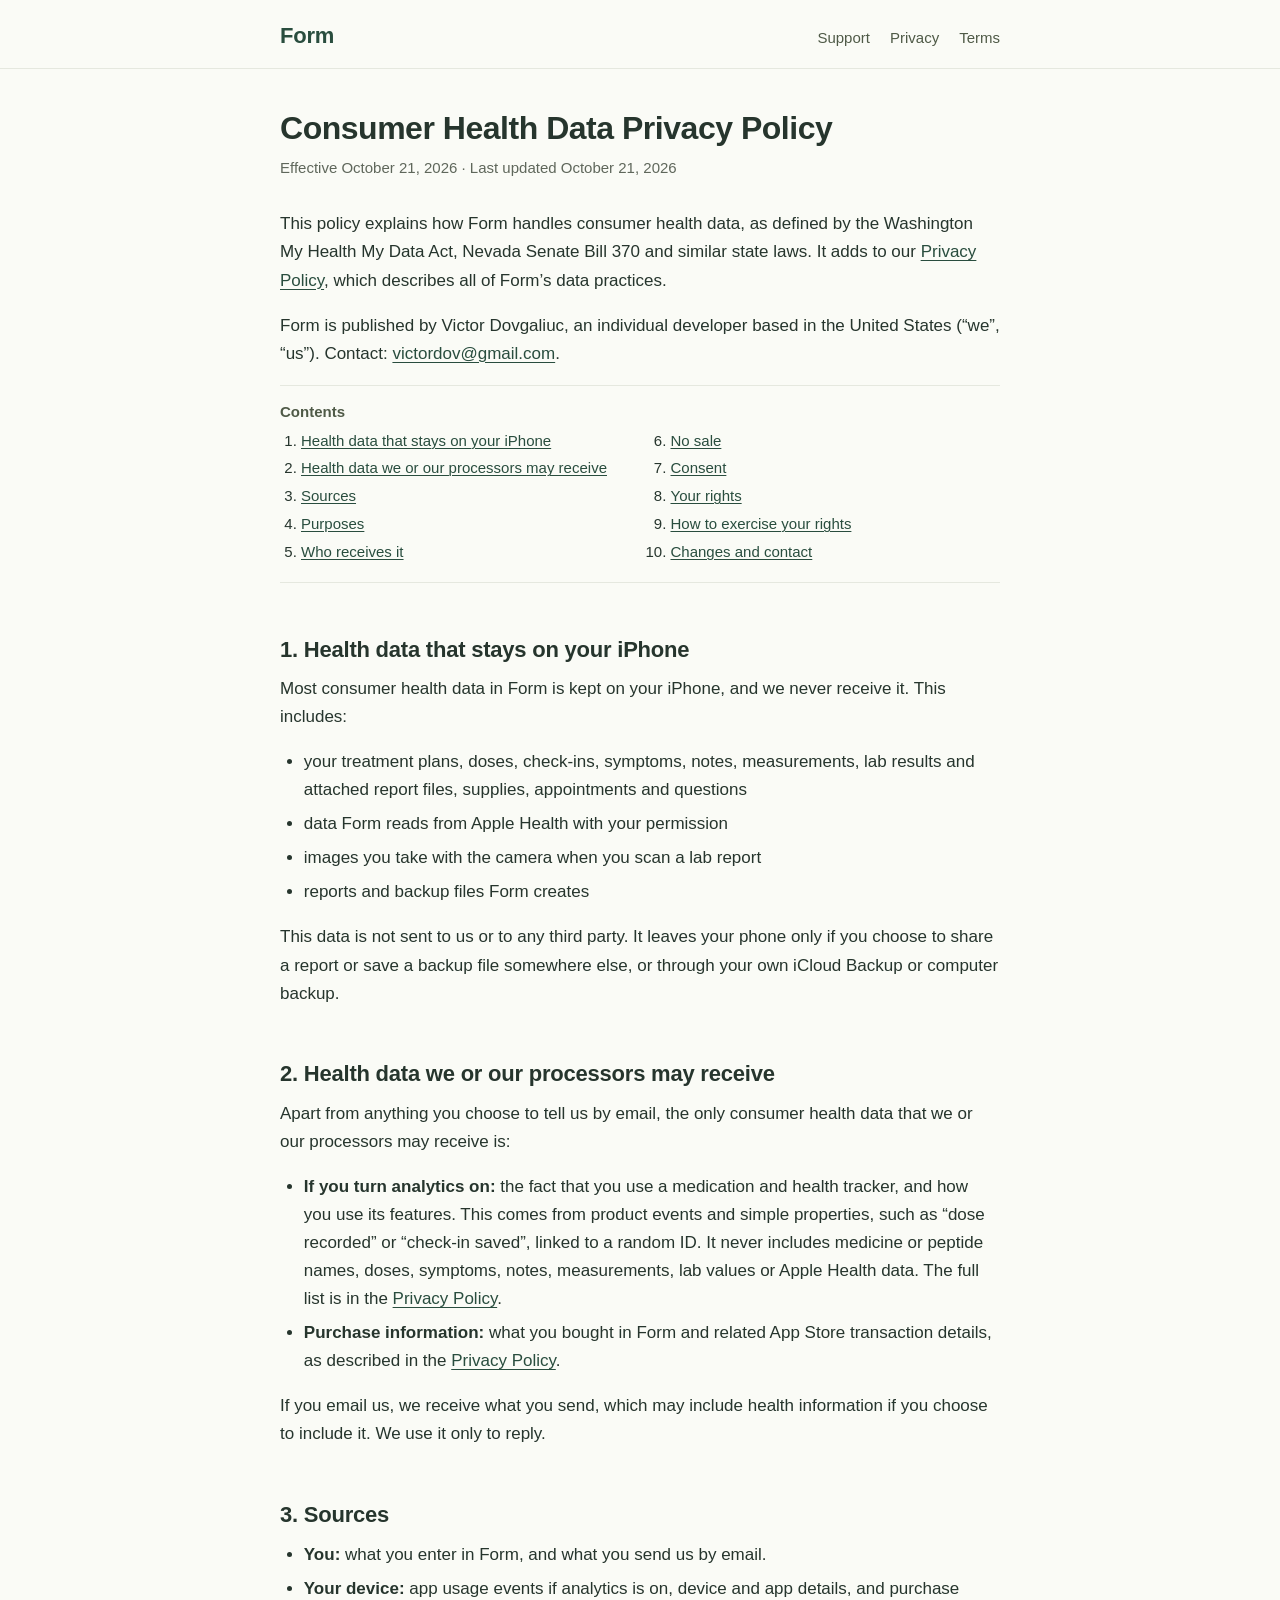
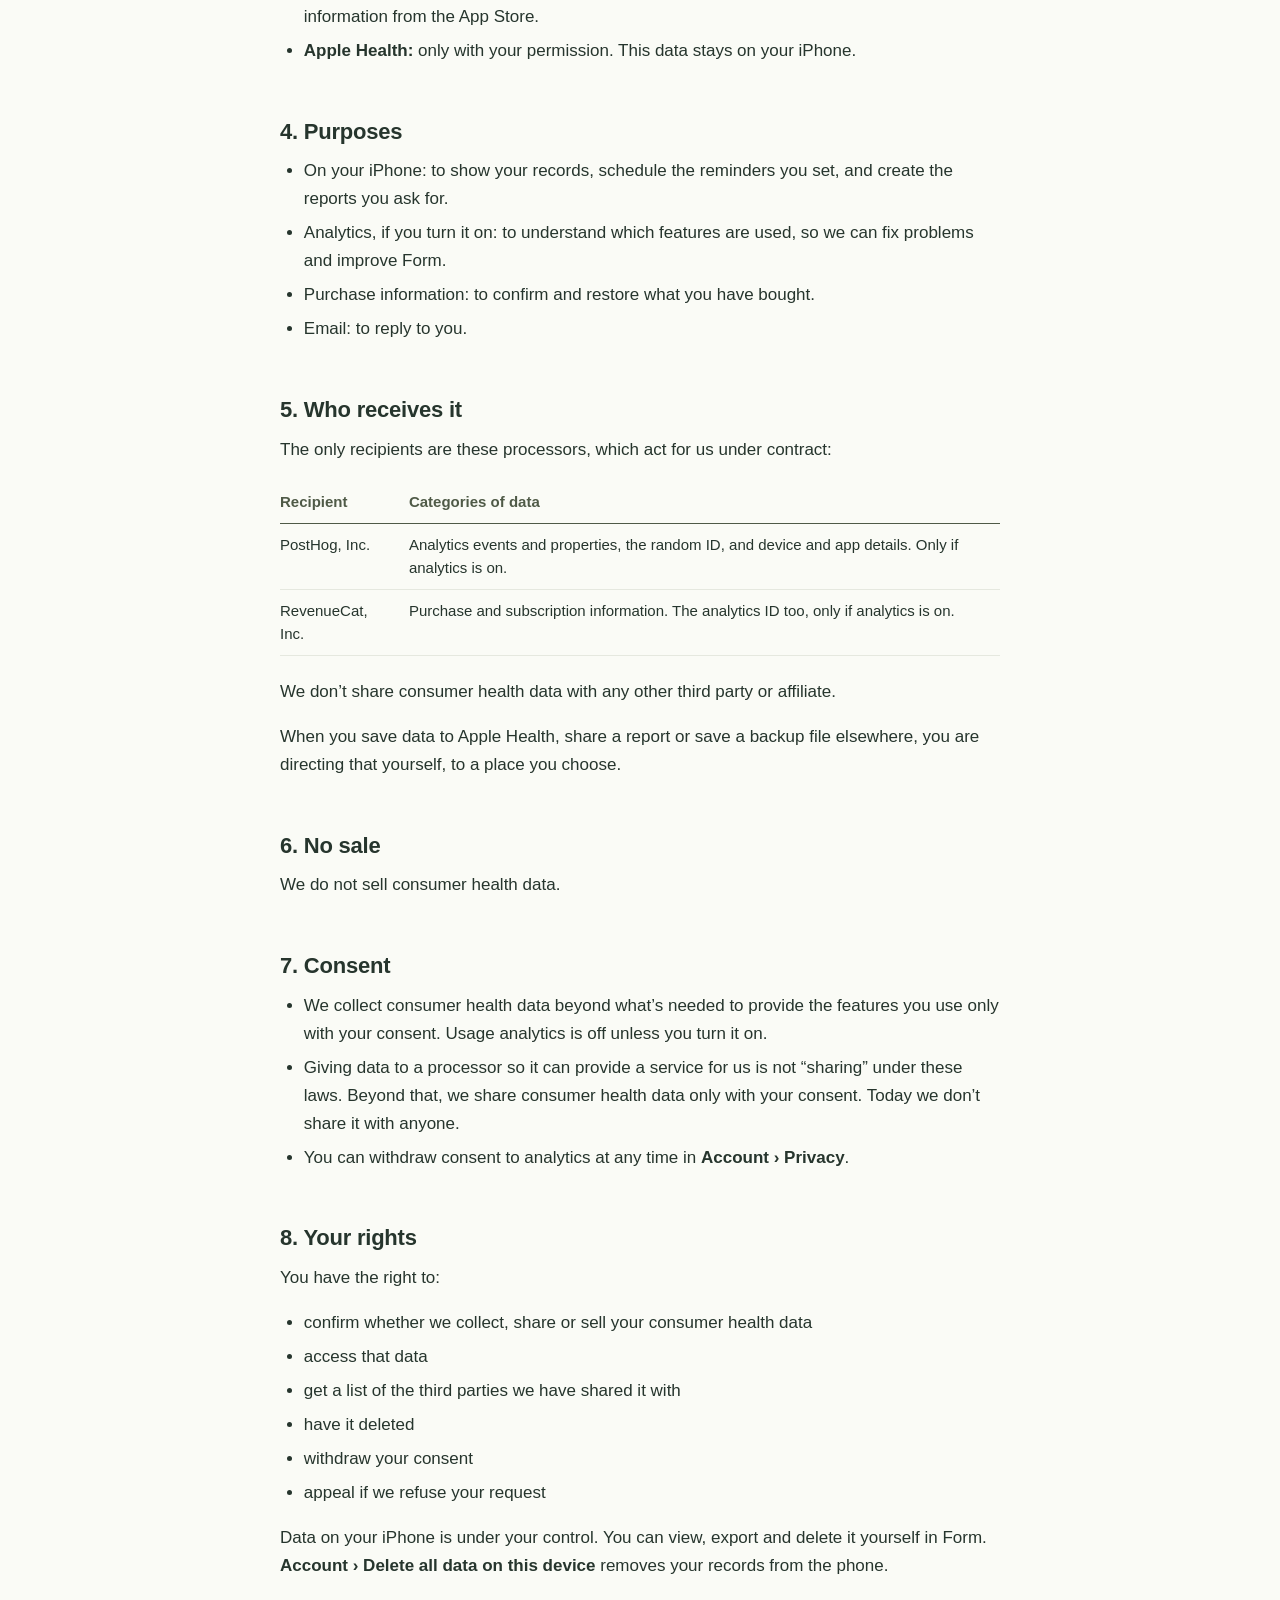
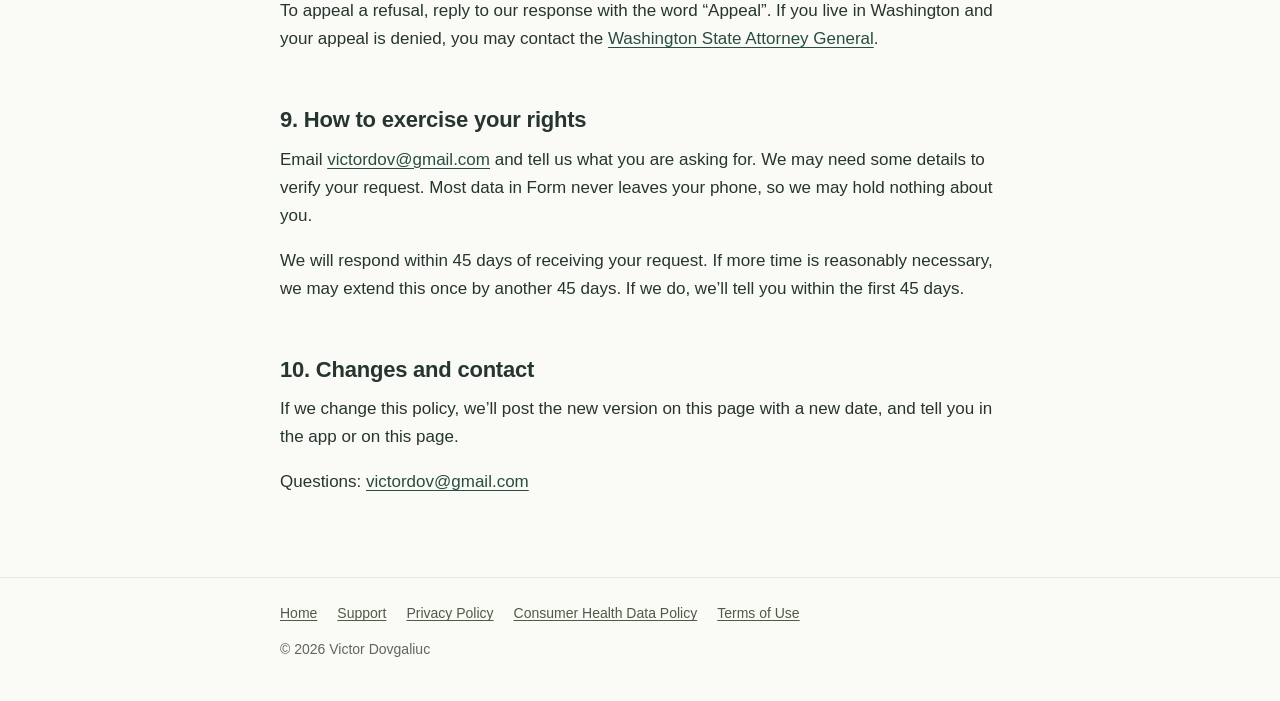
==== health-data/index.html @ 5548ab2d "Support, privacy, health data and terms pages for Form Co-Authored-By: Claude Opus 5.5 <noreply@anth" ====
<!doctype html>
<html lang="en">
<head>
<meta charset="utf-8">
<meta name="viewport" content="width=device-width, initial-scale=1">
<title>Consumer Health Data Privacy Policy · Form</title>
<meta name="description" content="How Form handles consumer health data under the Washington My Health My Data Act, Nevada SB 370 and similar laws, and how to exercise your rights.">
<meta name="color-scheme" content="light dark">
<link rel="icon" href="data:,">
<link rel="stylesheet" href="../style.css">
</head>
<body>
<a class="skip" href="#main">Skip to content</a>
<header class="site-header">
  <div class="wrap">
    <a class="wordmark" href="../">Form</a>
    <nav class="site-nav" aria-label="Main">
      <ul>
        <li><a href="../support/">Support</a></li>
        <li><a href="../privacy/">Privacy</a></li>
        <li><a href="../terms/">Terms</a></li>
      </ul>
    </nav>
  </div>
</header>

<main id="main" class="wrap">
  <h1>Consumer Health Data Privacy Policy</h1>
  <p class="meta">Effective October 21, 2026 · Last updated October 21, 2026</p>

  <p>This policy explains how Form handles consumer health data, as defined by the Washington My Health My Data Act, Nevada Senate Bill 370 and similar state laws. It adds to our <a href="../privacy/">Privacy Policy</a>, which describes all of Form’s data practices.</p>
  <p>Form is published by Victor Dovgaliuc, an individual developer based in the United States (“we”, “us”). Contact: <a href="mailto:victordov@gmail.com">victordov@gmail.com</a>.</p>

  <nav class="toc" aria-labelledby="contents">
    <h2 id="contents">Contents</h2>
    <ol>
      <li><a href="#on-your-iphone">Health data that stays on your iPhone</a></li>
      <li><a href="#what-we-receive">Health data we or our processors may receive</a></li>
      <li><a href="#sources">Sources</a></li>
      <li><a href="#purposes">Purposes</a></li>
      <li><a href="#recipients">Who receives it</a></li>
      <li><a href="#no-sale">No sale</a></li>
      <li><a href="#consent">Consent</a></li>
      <li><a href="#rights">Your rights</a></li>
      <li><a href="#how-to">How to exercise your rights</a></li>
      <li><a href="#changes">Changes and contact</a></li>
    </ol>
  </nav>

  <h2 id="on-your-iphone">1. Health data that stays on your iPhone</h2>
  <p>Most consumer health data in Form is kept on your iPhone, and we never receive it. This includes:</p>
  <ul>
    <li>your treatment plans, doses, check-ins, symptoms, notes, measurements, lab results and attached report files, supplies, appointments and questions</li>
    <li>data Form reads from Apple Health with your permission</li>
    <li>images you take with the camera when you scan a lab report</li>
    <li>reports and backup files Form creates</li>
  </ul>
  <p>This data is not sent to us or to any third party. It leaves your phone only if you choose to share a report or save a backup file somewhere else, or through your own iCloud Backup or computer backup.</p>

  <h2 id="what-we-receive">2. Health data we or our processors may receive</h2>
  <p>Apart from anything you choose to tell us by email, the only consumer health data that we or our processors may receive is:</p>
  <ul>
    <li><strong>If you turn analytics on:</strong> the fact that you use a medication and health tracker, and how you use its features. This comes from product events and simple properties, such as “dose recorded” or “check-in saved”, linked to a random ID. It never includes medicine or peptide names, doses, symptoms, notes, measurements, lab values or Apple Health data. The full list is in the <a href="../privacy/#analytics">Privacy Policy</a>.</li>
    <li><strong>Purchase information:</strong> what you bought in Form and related App Store transaction details, as described in the <a href="../privacy/#purchases">Privacy Policy</a>.</li>
  </ul>
  <p>If you email us, we receive what you send, which may include health information if you choose to include it. We use it only to reply.</p>

  <h2 id="sources">3. Sources</h2>
  <ul>
    <li><strong>You:</strong> what you enter in Form, and what you send us by email.</li>
    <li><strong>Your device:</strong> app usage events if analytics is on, device and app details, and purchase information from the App Store.</li>
    <li><strong>Apple Health:</strong> only with your permission. This data stays on your iPhone.</li>
  </ul>

  <h2 id="purposes">4. Purposes</h2>
  <ul>
    <li>On your iPhone: to show your records, schedule the reminders you set, and create the reports you ask for.</li>
    <li>Analytics, if you turn it on: to understand which features are used, so we can fix problems and improve Form.</li>
    <li>Purchase information: to confirm and restore what you have bought.</li>
    <li>Email: to reply to you.</li>
  </ul>

  <h2 id="recipients">5. Who receives it</h2>
  <p>The only recipients are these processors, which act for us under contract:</p>
  <div class="table-wrap">
    <table>
      <thead>
        <tr>
          <th scope="col">Recipient</th>
          <th scope="col">Categories of data</th>
        </tr>
      </thead>
      <tbody>
        <tr>
          <td>PostHog, Inc.</td>
          <td>Analytics events and properties, the random ID, and device and app details. Only if analytics is on.</td>
        </tr>
        <tr>
          <td>RevenueCat, Inc.</td>
          <td>Purchase and subscription information. The analytics ID too, only if analytics is on.</td>
        </tr>
      </tbody>
    </table>
  </div>
  <p>We don’t share consumer health data with any other third party or affiliate.</p>
  <p>When you save data to Apple Health, share a report or save a backup file elsewhere, you are directing that yourself, to a place you choose.</p>

  <h2 id="no-sale">6. No sale</h2>
  <p>We do not sell consumer health data.</p>

  <h2 id="consent">7. Consent</h2>
  <ul>
    <li>We collect consumer health data beyond what’s needed to provide the features you use only with your consent. Usage analytics is off unless you turn it on.</li>
    <li>Giving data to a processor so it can provide a service for us is not “sharing” under these laws. Beyond that, we share consumer health data only with your consent. Today we don’t share it with anyone.</li>
    <li>You can withdraw consent to analytics at any time in <span class="ui">Account › Privacy</span>.</li>
  </ul>

  <h2 id="rights">8. Your rights</h2>
  <p>You have the right to:</p>
  <ul>
    <li>confirm whether we collect, share or sell your consumer health data</li>
    <li>access that data</li>
    <li>get a list of the third parties we have shared it with</li>
    <li>have it deleted</li>
    <li>withdraw your consent</li>
    <li>appeal if we refuse your request</li>
  </ul>
  <p>Data on your iPhone is under your control. You can view, export and delete it yourself in Form. <span class="ui">Account › Delete all data on this device</span> removes your records from the phone.</p>
  <p>To appeal a refusal, reply to our response with the word “Appeal”. If you live in Washington and your appeal is denied, you may contact the <a href="https://www.atg.wa.gov/">Washington State Attorney General</a>.</p>

  <h2 id="how-to">9. How to exercise your rights</h2>
  <p>Email <a href="mailto:victordov@gmail.com">victordov@gmail.com</a> and tell us what you are asking for. We may need some details to verify your request. Most data in Form never leaves your phone, so we may hold nothing about you.</p>
  <p>We will respond within 45 days of receiving your request. If more time is reasonably necessary, we may extend this once by another 45 days. If we do, we’ll tell you within the first 45 days.</p>

  <h2 id="changes">10. Changes and contact</h2>
  <p>If we change this policy, we’ll post the new version on this page with a new date, and tell you in the app or on this page.</p>
  <p>Questions: <a href="mailto:victordov@gmail.com">victordov@gmail.com</a></p>
</main>

<footer class="site-footer">
  <div class="wrap">
    <nav aria-label="Footer">
      <ul>
        <li><a href="../">Home</a></li>
        <li><a href="../support/">Support</a></li>
        <li><a href="../privacy/">Privacy Policy</a></li>
        <li><a href="./" aria-current="page">Consumer Health Data Policy</a></li>
        <li><a href="../terms/">Terms of Use</a></li>
      </ul>
    </nav>
    <p>© 2026 Victor Dovgaliuc</p>
  </div>
</footer>
</body>
</html>
---- style.css ----
/* Form website. Plain CSS, no build step. */

:root {
  color-scheme: light dark;

  /* Brand tokens */
  --ink: #26352D;
  --text2: #4F5A47;
  --muted: #5F675B;
  --forest: #294D3E;
  --lime: #D9EE94;
  --paper: #FAFBF6;
  --line: #E5E8DF;

  /* Roles */
  --bg: var(--paper);
  --text: var(--ink);
  --surface: #F2F5EB;
  --link: var(--forest);
  --wordmark: var(--forest);
  --accent: var(--lime);
  --focus: var(--forest);

  --measure: 720px;
  --gutter: 20px;
}

@media (prefers-color-scheme: dark) {
  :root {
    --bg: #141A16;
    --text: #E7ECE3;
    --text2: #C5CDBF;
    --muted: #A3AC9E;
    --line: #2B352E;
    --surface: #1B231E;
    --link: #B7D06B;
    --wordmark: #B7D06B;
    --accent: #8DA352;
    --focus: #B7D06B;
  }
}

*,
*::before,
*::after {
  box-sizing: border-box;
}

html {
  -webkit-text-size-adjust: 100%;
  text-size-adjust: 100%;
}

body {
  margin: 0;
  background: var(--bg);
  color: var(--text);
  font-family: -apple-system, BlinkMacSystemFont, "Segoe UI", sans-serif;
  font-size: 1.0625rem;
  line-height: 1.65;
  overflow-wrap: break-word;
}

.wrap {
  max-width: calc(var(--measure) + 2 * var(--gutter));
  margin: 0 auto;
  padding-left: var(--gutter);
  padding-right: var(--gutter);
}

@media (max-width: 480px) {
  :root {
    --gutter: 16px;
  }
}

/* Skip link */

.skip {
  position: absolute;
  left: 8px;
  top: -48px;
  padding: 8px 12px;
  background: var(--bg);
  color: var(--link);
  border: 1px solid var(--line);
  border-radius: 4px;
  z-index: 10;
}

.skip:focus {
  top: 8px;
}

/* Header */

.site-header {
  border-bottom: 1px solid var(--line);
}

.site-header .wrap {
  display: flex;
  flex-wrap: wrap;
  align-items: baseline;
  justify-content: space-between;
  gap: 4px 24px;
  padding-top: 18px;
  padding-bottom: 14px;
}

.wordmark {
  font-size: 1.375rem;
  font-weight: 700;
  letter-spacing: -0.01em;
  color: var(--wordmark);
  text-decoration: none;
}

.site-nav ul {
  list-style: none;
  margin: 0;
  padding: 0;
  display: flex;
  flex-wrap: wrap;
  gap: 4px 20px;
}

.site-nav li + li {
  margin-top: 0;
}

.site-nav a {
  color: var(--text2);
  text-decoration: none;
  font-size: 0.9375rem;
}

.site-nav a:hover {
  color: var(--link);
  text-decoration: underline;
}

.site-nav a[aria-current="page"] {
  color: var(--text);
  font-weight: 600;
}

/* Content */

main {
  padding-top: 40px;
  padding-bottom: 64px;
}

h1,
h2,
h3 {
  color: var(--text);
  text-wrap: balance;
}

h1 {
  font-size: 2rem;
  line-height: 1.2;
  letter-spacing: -0.015em;
  margin: 0 0 8px;
}

h2 {
  font-size: 1.375rem;
  line-height: 1.3;
  letter-spacing: -0.01em;
  margin: 2.4em 0 0.5em;
  scroll-margin-top: 16px;
}

h3 {
  font-size: 1.0625rem;
  line-height: 1.4;
  margin: 1.8em 0 0.4em;
  scroll-margin-top: 16px;
}

p,
ul,
ol,
dl {
  margin: 0 0 1em;
}

ul,
ol {
  padding-left: 1.4em;
}

li + li {
  margin-top: 0.35em;
}

a {
  color: var(--link);
  text-decoration-thickness: 1px;
  text-underline-offset: 0.16em;
}

a:hover {
  text-decoration-thickness: 2px;
}

a:focus-visible {
  outline: 2px solid var(--focus);
  outline-offset: 2px;
  border-radius: 2px;
}

strong,
.ui {
  font-weight: 600;
}

.lede {
  font-size: 1.1875rem;
  line-height: 1.55;
  margin-bottom: 0.75em;
}

.meta {
  color: var(--muted);
  font-size: 0.9375rem;
  margin: 0 0 2em;
}

.note {
  color: var(--text2);
  font-size: 0.9375rem;
}

.fine {
  color: var(--muted);
  font-size: 0.875rem;
  margin-top: 2.5em;
}

/* Summary box (privacy) */

.summary {
  background: var(--surface);
  border-left: 4px solid var(--accent);
  border-radius: 0 4px 4px 0;
  padding: 16px 20px 4px;
  margin: 0 0 2em;
}

.summary h2 {
  font-size: 1.125rem;
  margin: 0 0 0.5em;
}

/* Table of contents */

.toc {
  border-top: 1px solid var(--line);
  border-bottom: 1px solid var(--line);
  padding: 16px 0 6px;
  margin: 0 0 1em;
}

.toc h2 {
  font-size: 0.9375rem;
  color: var(--text2);
  letter-spacing: 0;
  margin: 0 0 0.5em;
}

.toc ol,
.toc ul {
  font-size: 0.9375rem;
  margin: 0 0 10px;
}

.toc li + li {
  margin-top: 0.2em;
}

@media (min-width: 640px) {
  .toc ol,
  .toc ul {
    columns: 2;
    column-gap: 40px;
  }

  .toc li {
    break-inside: avoid;
  }
}

/* Definition lists */

dl.facts dt {
  font-weight: 600;
}

dl.facts dd {
  margin: 0 0 0.9em;
}

/* Tables */

.table-wrap {
  overflow-x: auto;
  margin: 0 0 1.25em;
}

table {
  border-collapse: collapse;
  width: 100%;
  font-size: 0.9375rem;
  line-height: 1.5;
}

th,
td {
  text-align: left;
  vertical-align: top;
  padding: 10px 16px 10px 0;
  border-bottom: 1px solid var(--line);
}

th:last-child,
td:last-child {
  padding-right: 0;
}

thead th {
  font-weight: 600;
  color: var(--text2);
  border-bottom-color: var(--text2);
}

/* Footer */

.site-footer {
  border-top: 1px solid var(--line);
  color: var(--muted);
  font-size: 0.875rem;
}

.site-footer .wrap {
  padding-top: 24px;
  padding-bottom: 40px;
}

.site-footer ul {
  list-style: none;
  margin: 0 0 12px;
  padding: 0;
  display: flex;
  flex-wrap: wrap;
  gap: 6px 20px;
}

.site-footer li + li {
  margin-top: 0;
}

.site-footer a {
  color: var(--text2);
}

.site-footer p {
  margin: 0;
}

/* Print */

@media print {
  .skip,
  .site-nav,
  .site-footer nav {
    display: none;
  }

  body {
    background: #fff;
    color: #000;
    font-size: 11pt;
  }

  a {
    color: inherit;
  }

  .summary {
    border: 1px solid #999;
  }
}
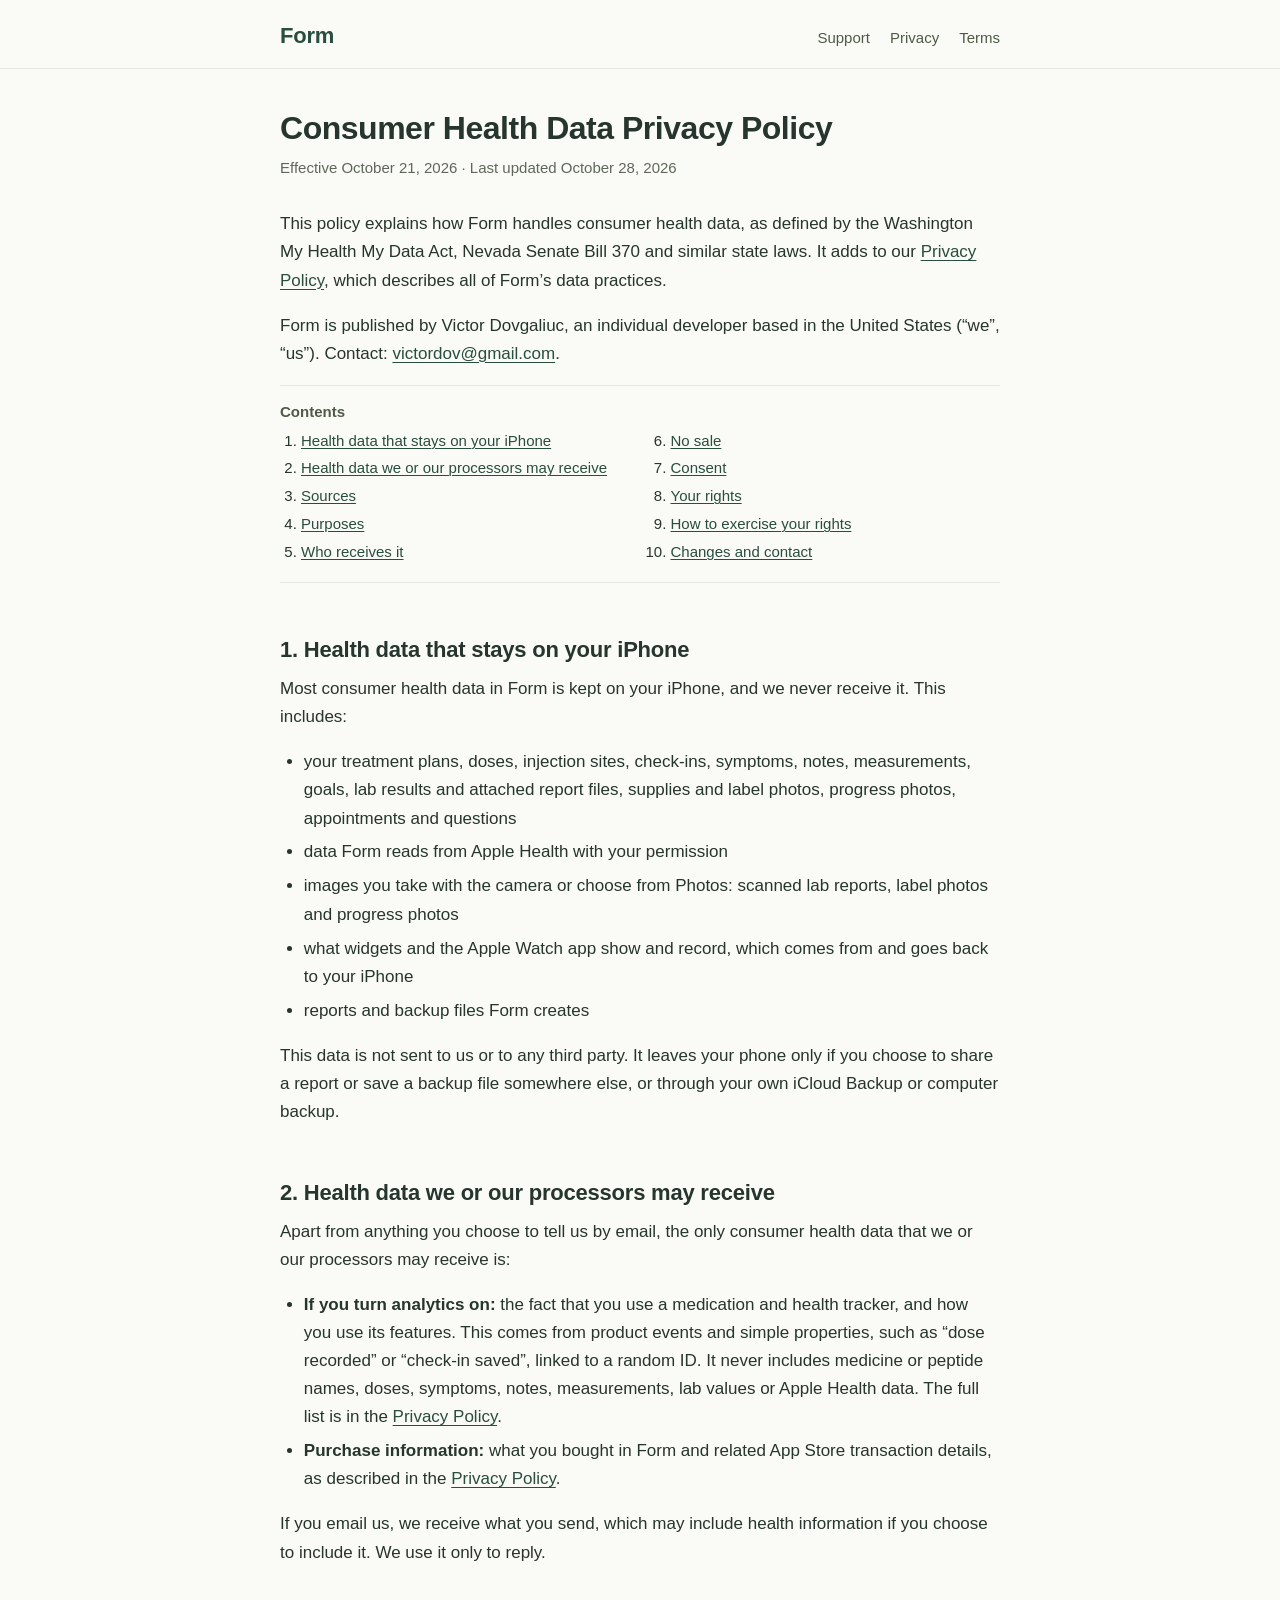
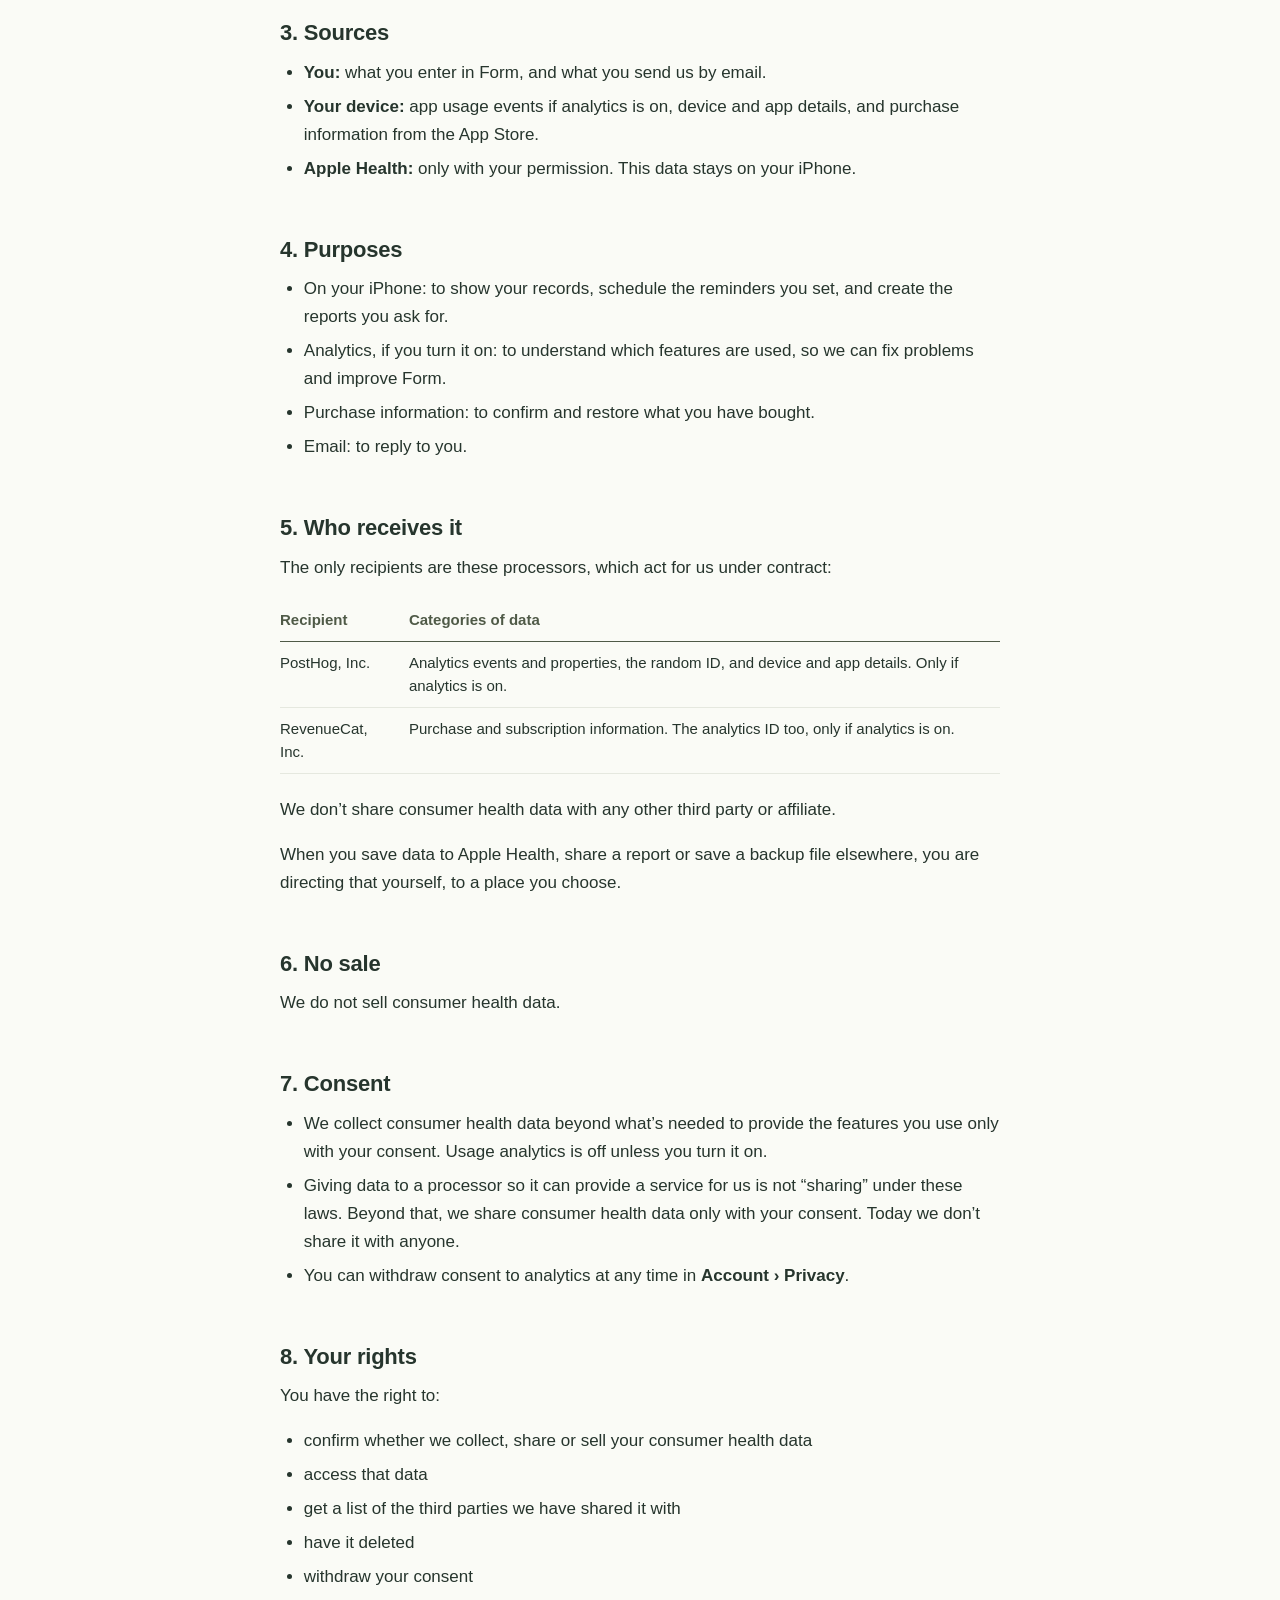
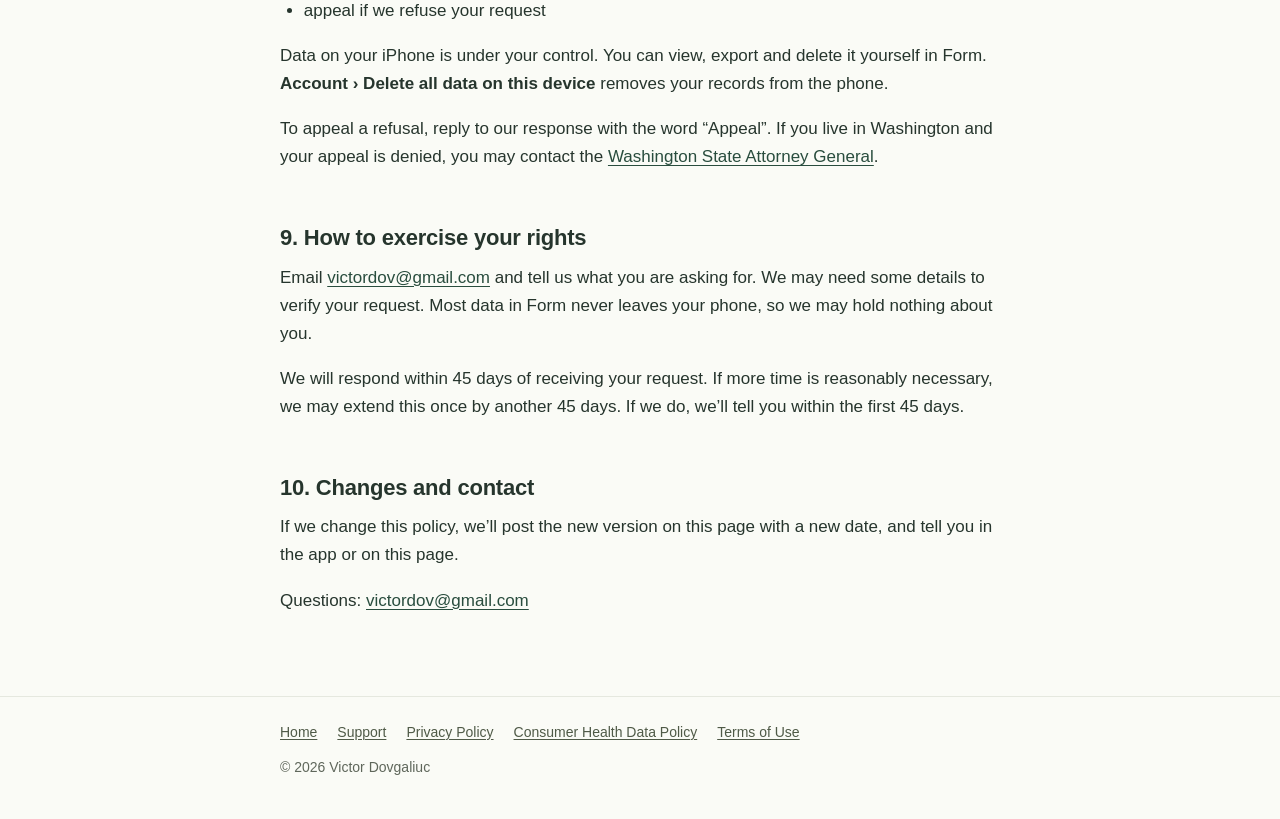
==== commit 91699615: "Update privacy, health data and support pages for Form 1.0 Cover widgets, Siri and Apple Watch, the " ====
--- a/health-data/index.html
+++ b/health-data/index.html
@@ -26,7 +26,7 @@
 
 <main id="main" class="wrap">
   <h1>Consumer Health Data Privacy Policy</h1>
-  <p class="meta">Effective October 21, 2026 · Last updated October 21, 2026</p>
+  <p class="meta">Effective October 21, 2026 · Last updated October 28, 2026</p>
 
   <p>This policy explains how Form handles consumer health data, as defined by the Washington My Health My Data Act, Nevada Senate Bill 370 and similar state laws. It adds to our <a href="../privacy/">Privacy Policy</a>, which describes all of Form’s data practices.</p>
   <p>Form is published by Victor Dovgaliuc, an individual developer based in the United States (“we”, “us”). Contact: <a href="mailto:victordov@gmail.com">victordov@gmail.com</a>.</p>
@@ -50,9 +50,10 @@
   <h2 id="on-your-iphone">1. Health data that stays on your iPhone</h2>
   <p>Most consumer health data in Form is kept on your iPhone, and we never receive it. This includes:</p>
   <ul>
-    <li>your treatment plans, doses, check-ins, symptoms, notes, measurements, lab results and attached report files, supplies, appointments and questions</li>
+    <li>your treatment plans, doses, injection sites, check-ins, symptoms, notes, measurements, goals, lab results and attached report files, supplies and label photos, progress photos, appointments and questions</li>
     <li>data Form reads from Apple Health with your permission</li>
-    <li>images you take with the camera when you scan a lab report</li>
+    <li>images you take with the camera or choose from Photos: scanned lab reports, label photos and progress photos</li>
+    <li>what widgets and the Apple Watch app show and record, which comes from and goes back to your iPhone</li>
     <li>reports and backup files Form creates</li>
   </ul>
   <p>This data is not sent to us or to any third party. It leaves your phone only if you choose to share a report or save a backup file somewhere else, or through your own iCloud Backup or computer backup.</p>
